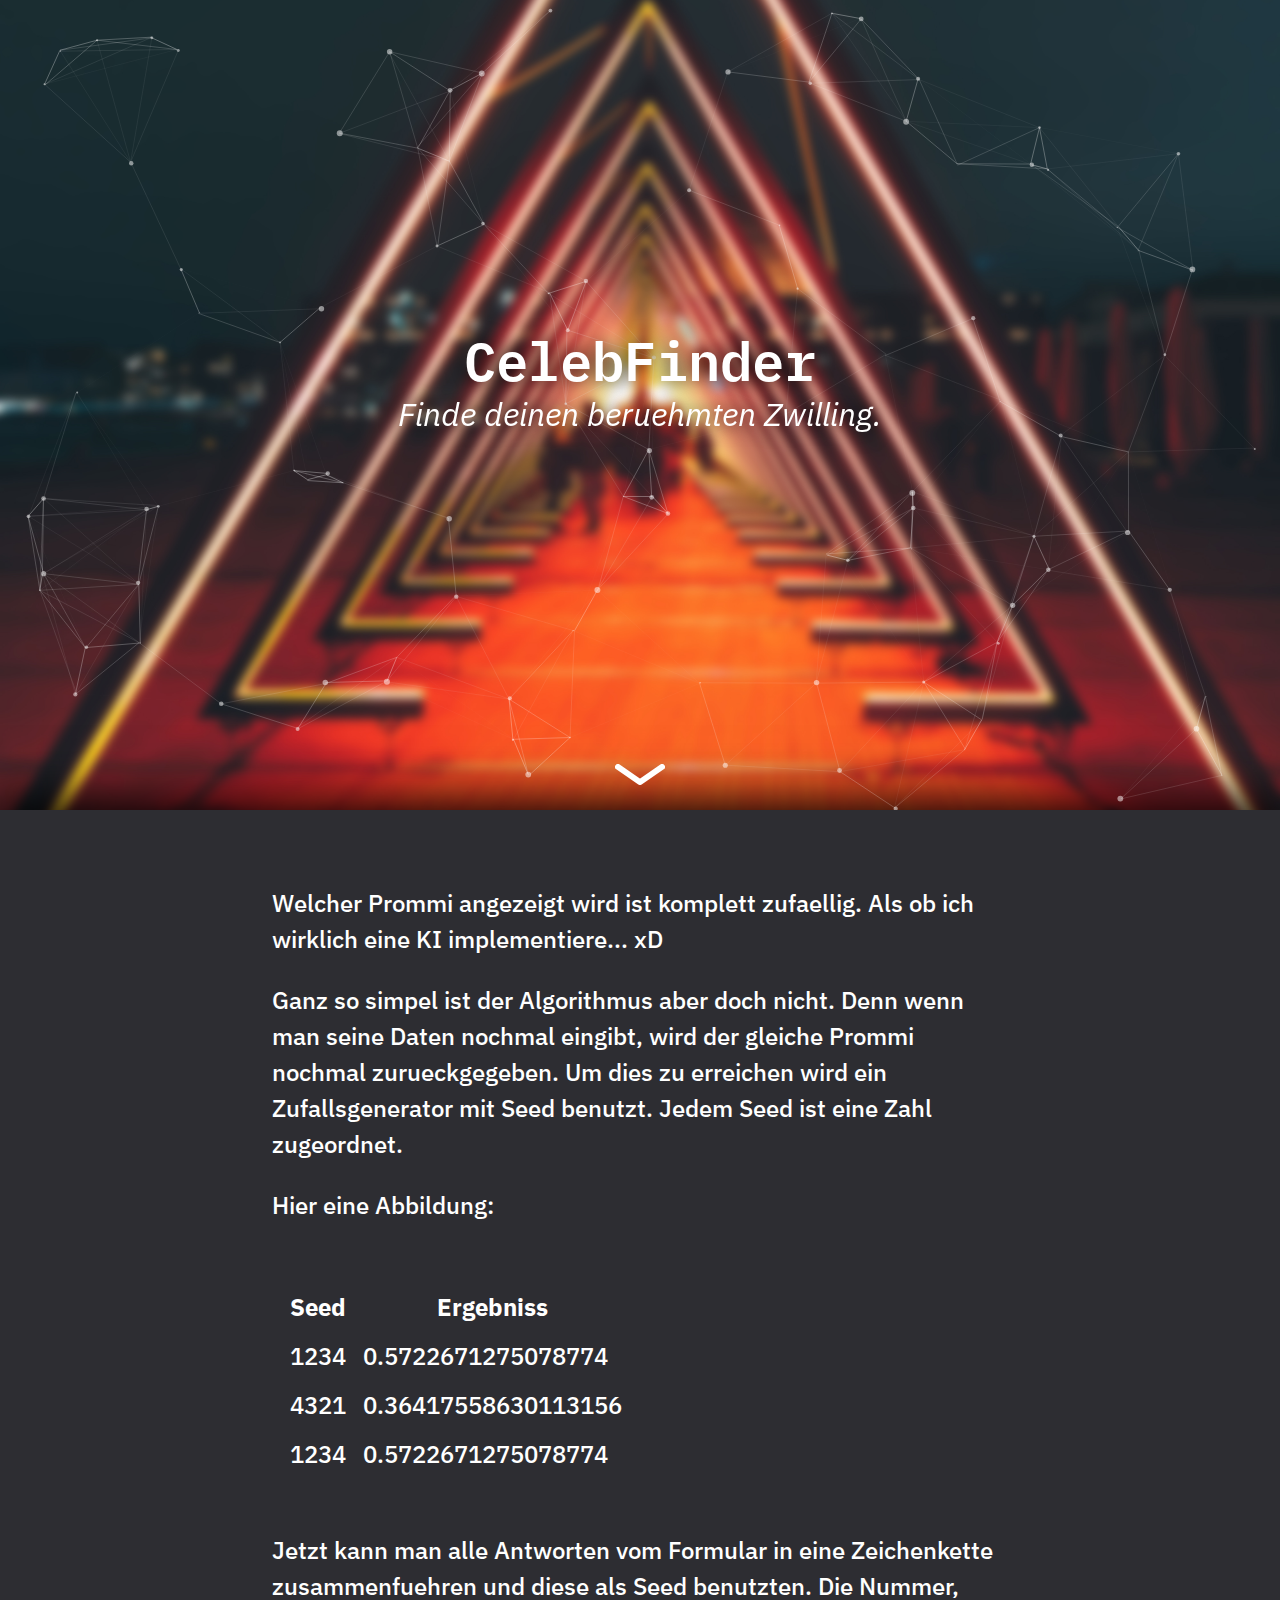
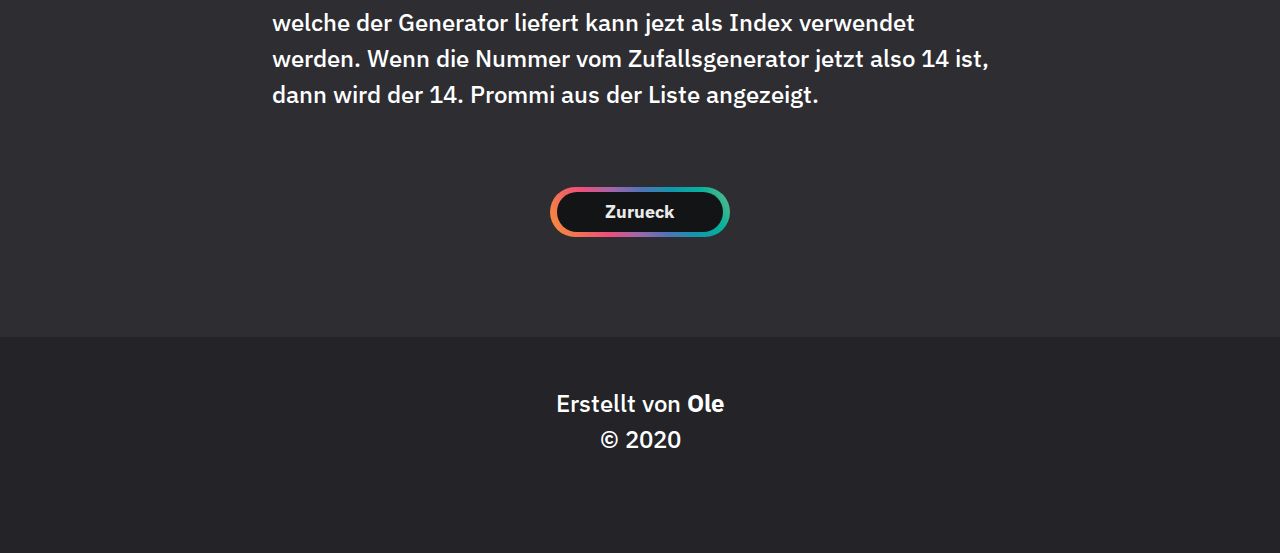
==== about.html @ ffbeaa55 "Initial commit" ====
<!DOCTYPE html>
<html lang="en">
<head>
    <meta charset="UTF-8">
    <meta name="viewport" content="width=device-width, initial-scale=1.0">
    <title>CelebFinder</title>

    <link rel="stylesheet" href="css/lib/bulma.min.css">
    <link rel="stylesheet" href="css/lib/dark.min.css">
    <link rel="stylesheet" href="css/header.css">
    <link rel="stylesheet" href="css/main.css">
    <link rel="stylesheet" href="css/button.css">
</head>
<body>
    <div class="container-header">
        <div class="particles" id="particles"></div>

        <div class="header has-text-centered">
            <h1 class="title">CelebFinder</h1>
            <h2 class="subtitle">Finde deinen beruehmten Zwilling.</h2>
        </div>

        <img class="arrow" src="img/arrow.svg" width="50px">
    </div>

    <div class="main">
        <a id="main"></a>
        <div class="container is-fluid">
            <p>
            Welcher Prommi angezeigt wird ist komplett zufaellig.
            Als ob ich wirklich eine KI implementiere... xD
            </p>

            <p>
            Ganz so simpel ist der Algorithmus aber doch nicht.
            Denn wenn man seine Daten nochmal eingibt, wird der gleiche Prommi nochmal zurueckgegeben.
            Um dies zu erreichen wird ein Zufallsgenerator mit Seed benutzt.
            Jedem Seed ist eine Zahl zugeordnet.
            </p>

            <p>
            Hier eine Abbildung:
            </p>

            <iframe src="seedtable.html" frameborder="0" width="500px" height="200px"></iframe>

            <p>
            Jetzt kann man alle Antworten vom Formular in eine Zeichenkette zusammenfuehren und diese als Seed benutzten.
            Die Nummer, welche der Generator liefert kann jezt als Index verwendet werden.
            Wenn die Nummer vom Zufallsgenerator jetzt also 14 ist, dann wird der 14. Prommi aus der Liste angezeigt.
            </p>

            <div class="button-container">
                <a href="index.html#main">
                    <div class="fancy-button back"></div>
                </a>
            </div>

        </div>


    </div>

    <div class="footer">
        <div class="content has-text-centered">
            Erstellt von <b>Ole</b><br>
            &#169; 2020
        </div>
    </div>

    <script src="js/lib/jquery.min.js"></script>
    <script src="js/lib/seedrandom.min.js"></script>
    <script src="js/lib/sweetalert2.min.js"></script>
    <script src="js/lib/particles.min.js"></script>
    <script src="js/lib/granim.min.js"></script>
    <script src="js/app.js"></script>
</body>
</html>
---- css/lib/dark.min.css ----
.swal2-popup.swal2-toast{flex-direction:row;align-items:center;width:auto;padding:.625em;overflow-y:hidden;background:#19191a;box-shadow:0 0 .625em #d9d9d9}.swal2-popup.swal2-toast .swal2-header{flex-direction:row}.swal2-popup.swal2-toast .swal2-title{flex-grow:1;justify-content:flex-start;margin:0 .6em;font-size:1em}.swal2-popup.swal2-toast .swal2-footer{margin:.5em 0 0;padding:.5em 0 0;font-size:.8em}.swal2-popup.swal2-toast .swal2-close{position:static;width:.8em;height:.8em;line-height:.8}.swal2-popup.swal2-toast .swal2-content{justify-content:flex-start;font-size:1em}.swal2-popup.swal2-toast .swal2-icon{width:2em;min-width:2em;height:2em;margin:0}.swal2-popup.swal2-toast .swal2-icon .swal2-icon-content{display:flex;align-items:center;font-size:1.8em;font-weight:700}@media all and (-ms-high-contrast:none),(-ms-high-contrast:active){.swal2-popup.swal2-toast .swal2-icon .swal2-icon-content{font-size:.25em}}.swal2-popup.swal2-toast .swal2-icon.swal2-success .swal2-success-ring{width:2em;height:2em}.swal2-popup.swal2-toast .swal2-icon.swal2-error [class^=swal2-x-mark-line]{top:.875em;width:1.375em}.swal2-popup.swal2-toast .swal2-icon.swal2-error [class^=swal2-x-mark-line][class$=left]{left:.3125em}.swal2-popup.swal2-toast .swal2-icon.swal2-error [class^=swal2-x-mark-line][class$=right]{right:.3125em}.swal2-popup.swal2-toast .swal2-actions{flex-basis:auto!important;width:auto;height:auto;margin:0 .3125em}.swal2-popup.swal2-toast .swal2-styled{margin:0 .3125em;padding:.3125em .625em;font-size:1em}.swal2-popup.swal2-toast .swal2-styled:focus{box-shadow:0 0 0 1px #19191a,0 0 0 3px rgba(63,126,188,.4)}.swal2-popup.swal2-toast .swal2-success{border-color:#a5dc86}.swal2-popup.swal2-toast .swal2-success [class^=swal2-success-circular-line]{position:absolute;width:1.6em;height:3em;transform:rotate(45deg);border-radius:50%}.swal2-popup.swal2-toast .swal2-success [class^=swal2-success-circular-line][class$=left]{top:-.8em;left:-.5em;transform:rotate(-45deg);transform-origin:2em 2em;border-radius:4em 0 0 4em}.swal2-popup.swal2-toast .swal2-success [class^=swal2-success-circular-line][class$=right]{top:-.25em;left:.9375em;transform-origin:0 1.5em;border-radius:0 4em 4em 0}.swal2-popup.swal2-toast .swal2-success .swal2-success-ring{width:2em;height:2em}.swal2-popup.swal2-toast .swal2-success .swal2-success-fix{top:0;left:.4375em;width:.4375em;height:2.6875em}.swal2-popup.swal2-toast .swal2-success [class^=swal2-success-line]{height:.3125em}.swal2-popup.swal2-toast .swal2-success [class^=swal2-success-line][class$=tip]{top:1.125em;left:.1875em;width:.75em}.swal2-popup.swal2-toast .swal2-success [class^=swal2-success-line][class$=long]{top:.9375em;right:.1875em;width:1.375em}.swal2-popup.swal2-toast .swal2-success.swal2-icon-show .swal2-success-line-tip{-webkit-animation:swal2-toast-animate-success-line-tip .75s;animation:swal2-toast-animate-success-line-tip .75s}.swal2-popup.swal2-toast .swal2-success.swal2-icon-show .swal2-success-line-long{-webkit-animation:swal2-toast-animate-success-line-long .75s;animation:swal2-toast-animate-success-line-long .75s}.swal2-popup.swal2-toast.swal2-show{-webkit-animation:swal2-toast-show .5s;animation:swal2-toast-show .5s}.swal2-popup.swal2-toast.swal2-hide{-webkit-animation:swal2-toast-hide .1s forwards;animation:swal2-toast-hide .1s forwards}.swal2-container{display:flex;position:fixed;z-index:1060;top:0;right:0;bottom:0;left:0;flex-direction:row;align-items:center;justify-content:center;padding:.625em;overflow-x:hidden;transition:background-color .1s;-webkit-overflow-scrolling:touch}.swal2-container.swal2-backdrop-show{background:rgba(25,25,26,.75)}.swal2-container.swal2-backdrop-hide{background:0 0!important}.swal2-container.swal2-top{align-items:flex-start}.swal2-container.swal2-top-left,.swal2-container.swal2-top-start{align-items:flex-start;justify-content:flex-start}.swal2-container.swal2-top-end,.swal2-container.swal2-top-right{align-items:flex-start;justify-content:flex-end}.swal2-container.swal2-center{align-items:center}.swal2-container.swal2-center-left,.swal2-container.swal2-center-start{align-items:center;justify-content:flex-start}.swal2-container.swal2-center-end,.swal2-container.swal2-center-right{align-items:center;justify-content:flex-end}.swal2-container.swal2-bottom{align-items:flex-end}.swal2-container.swal2-bottom-left,.swal2-container.swal2-bottom-start{align-items:flex-end;justify-content:flex-start}.swal2-container.swal2-bottom-end,.swal2-container.swal2-bottom-right{align-items:flex-end;justify-content:flex-end}.swal2-container.swal2-bottom-end>:first-child,.swal2-container.swal2-bottom-left>:first-child,.swal2-container.swal2-bottom-right>:first-child,.swal2-container.swal2-bottom-start>:first-child,.swal2-container.swal2-bottom>:first-child{margin-top:auto}.swal2-container.swal2-grow-fullscreen>.swal2-modal{display:flex!important;flex:1;align-self:stretch;justify-content:center}.swal2-container.swal2-grow-row>.swal2-modal{display:flex!important;flex:1;align-content:center;justify-content:center}.swal2-container.swal2-grow-column{flex:1;flex-direction:column}.swal2-container.swal2-grow-column.swal2-bottom,.swal2-container.swal2-grow-column.swal2-center,.swal2-container.swal2-grow-column.swal2-top{align-items:center}.swal2-container.swal2-grow-column.swal2-bottom-left,.swal2-container.swal2-grow-column.swal2-bottom-start,.swal2-container.swal2-grow-column.swal2-center-left,.swal2-container.swal2-grow-column.swal2-center-start,.swal2-container.swal2-grow-column.swal2-top-left,.swal2-container.swal2-grow-column.swal2-top-start{align-items:flex-start}.swal2-container.swal2-grow-column.swal2-bottom-end,.swal2-container.swal2-grow-column.swal2-bottom-right,.swal2-container.swal2-grow-column.swal2-center-end,.swal2-container.swal2-grow-column.swal2-center-right,.swal2-container.swal2-grow-column.swal2-top-end,.swal2-container.swal2-grow-column.swal2-top-right{align-items:flex-end}.swal2-container.swal2-grow-column>.swal2-modal{display:flex!important;flex:1;align-content:center;justify-content:center}.swal2-container.swal2-no-transition{transition:none!important}.swal2-container:not(.swal2-top):not(.swal2-top-start):not(.swal2-top-end):not(.swal2-top-left):not(.swal2-top-right):not(.swal2-center-start):not(.swal2-center-end):not(.swal2-center-left):not(.swal2-center-right):not(.swal2-bottom):not(.swal2-bottom-start):not(.swal2-bottom-end):not(.swal2-bottom-left):not(.swal2-bottom-right):not(.swal2-grow-fullscreen)>.swal2-modal{margin:auto}@media all and (-ms-high-contrast:none),(-ms-high-contrast:active){.swal2-container .swal2-modal{margin:0!important}}.swal2-popup{display:none;position:relative;box-sizing:border-box;flex-direction:column;justify-content:center;width:32em;max-width:100%;padding:1.25em;border:none;border-radius:.3125em;background:#19191a;font-family:inherit;font-size:1rem}.swal2-popup:focus{outline:0}.swal2-popup.swal2-loading{overflow-y:hidden}.swal2-header{display:flex;flex-direction:column;align-items:center}.swal2-title{position:relative;max-width:100%;margin:0 0 .4em;padding:0;color:#e1e1e1;font-size:1.875em;font-weight:600;text-align:center;text-transform:none;word-wrap:break-word}.swal2-actions{display:flex;z-index:1;flex-wrap:wrap;align-items:center;justify-content:center;width:100%;margin:1.25em auto 0}.swal2-actions:not(.swal2-loading) .swal2-styled[disabled]{opacity:.4}.swal2-actions:not(.swal2-loading) .swal2-styled:hover{background-image:linear-gradient(rgba(0,0,0,.1),rgba(0,0,0,.1))}.swal2-actions:not(.swal2-loading) .swal2-styled:active{background-image:linear-gradient(rgba(0,0,0,.2),rgba(0,0,0,.2))}.swal2-actions.swal2-loading .swal2-styled.swal2-confirm{box-sizing:border-box;width:2.5em;height:2.5em;margin:.46875em;padding:0;-webkit-animation:swal2-rotate-loading 1.5s linear 0s infinite normal;animation:swal2-rotate-loading 1.5s linear 0s infinite normal;border:.25em solid transparent;border-radius:100%;border-color:transparent;background-color:transparent!important;color:transparent;cursor:default;-webkit-user-select:none;-moz-user-select:none;-ms-user-select:none;user-select:none}.swal2-actions.swal2-loading .swal2-styled.swal2-cancel{margin-right:30px;margin-left:30px}.swal2-actions.swal2-loading :not(.swal2-styled).swal2-confirm::after{content:'';display:inline-block;width:15px;height:15px;margin-left:5px;-webkit-animation:swal2-rotate-loading 1.5s linear 0s infinite normal;animation:swal2-rotate-loading 1.5s linear 0s infinite normal;border:3px solid #999;border-radius:50%;border-right-color:transparent;box-shadow:1px 1px 1px #fff}.swal2-styled{margin:.3125em;padding:.625em 2em;box-shadow:none;font-weight:500}.swal2-styled:not([disabled]){cursor:pointer}.swal2-styled.swal2-confirm{border:0;border-radius:.25em;background:initial;background-color:#3085d6;color:#fff;font-size:1.0625em}.swal2-styled.swal2-cancel{border:0;border-radius:.25em;background:initial;background-color:#aaa;color:#fff;font-size:1.0625em}.swal2-styled:focus{outline:0;box-shadow:0 0 0 1px #19191a,0 0 0 3px rgba(63,126,188,.4)}.swal2-styled::-moz-focus-inner{border:0}.swal2-footer{justify-content:center;margin:1.25em 0 0;padding:1em 0 0;border-top:1px solid #555;color:#bbb;font-size:1em}.swal2-timer-progress-bar-container{position:absolute;right:0;bottom:0;left:0;height:.25em;overflow:hidden;border-bottom-right-radius:.3125em;border-bottom-left-radius:.3125em}.swal2-timer-progress-bar{width:100%;height:.25em;background:rgba(225,225,225,.6)}.swal2-image{max-width:100%;margin:1.25em auto}.swal2-close{position:absolute;z-index:2;top:0;right:0;align-items:center;justify-content:center;width:1.2em;height:1.2em;padding:0;overflow:hidden;transition:color .1s ease-out;border:none;border-radius:0;outline:initial;background:0 0;color:#ccc;font-family:serif;font-size:2.5em;line-height:1.2;cursor:pointer}.swal2-close:hover{transform:none;background:0 0;color:#f27474}.swal2-close::-moz-focus-inner{border:0}.swal2-content{z-index:1;justify-content:center;margin:0;padding:0;color:#e1e1e1;font-size:1.125em;font-weight:400;line-height:normal;text-align:center;word-wrap:break-word}.swal2-checkbox,.swal2-file,.swal2-input,.swal2-radio,.swal2-select,.swal2-textarea{margin:1em auto}.swal2-file,.swal2-input,.swal2-textarea{box-sizing:border-box;width:100%;transition:border-color .3s,box-shadow .3s;border:1px solid #d9d9d9;border-radius:.1875em;background:#323234;box-shadow:inset 0 1px 1px rgba(0,0,0,.06);color:#e1e1e1;font-size:1.125em}.swal2-file.swal2-inputerror,.swal2-input.swal2-inputerror,.swal2-textarea.swal2-inputerror{border-color:#f27474!important;box-shadow:0 0 2px #f27474!important}.swal2-file:focus,.swal2-input:focus,.swal2-textarea:focus{border:1px solid #b4dbed;outline:0;box-shadow:0 0 3px #c4e6f5}.swal2-file::-webkit-input-placeholder,.swal2-input::-webkit-input-placeholder,.swal2-textarea::-webkit-input-placeholder{color:#ccc}.swal2-file::-moz-placeholder,.swal2-input::-moz-placeholder,.swal2-textarea::-moz-placeholder{color:#ccc}.swal2-file:-ms-input-placeholder,.swal2-input:-ms-input-placeholder,.swal2-textarea:-ms-input-placeholder{color:#ccc}.swal2-file::-ms-input-placeholder,.swal2-input::-ms-input-placeholder,.swal2-textarea::-ms-input-placeholder{color:#ccc}.swal2-file::placeholder,.swal2-input::placeholder,.swal2-textarea::placeholder{color:#ccc}.swal2-range{margin:1em auto;background:#19191a}.swal2-range input{width:80%}.swal2-range output{width:20%;color:#e1e1e1;font-weight:600;text-align:center}.swal2-range input,.swal2-range output{height:2.625em;padding:0;font-size:1.125em;line-height:2.625em}.swal2-input{height:2.625em;padding:0 .75em}.swal2-input[type=number]{max-width:10em}.swal2-file{background:#323234;font-size:1.125em}.swal2-textarea{height:6.75em;padding:.75em}.swal2-select{min-width:50%;max-width:100%;padding:.375em .625em;background:#323234;color:#e1e1e1;font-size:1.125em}.swal2-checkbox,.swal2-radio{align-items:center;justify-content:center;background:#19191a;color:#e1e1e1}.swal2-checkbox label,.swal2-radio label{margin:0 .6em;font-size:1.125em}.swal2-checkbox input,.swal2-radio input{margin:0 .4em}.swal2-validation-message{display:none;align-items:center;justify-content:center;padding:.625em;overflow:hidden;background:#323234;color:#e1e1e1;font-size:1em;font-weight:300}.swal2-validation-message::before{content:'!';display:inline-block;width:1.5em;min-width:1.5em;height:1.5em;margin:0 .625em;border-radius:50%;background-color:#f27474;color:#fff;font-weight:600;line-height:1.5em;text-align:center}.swal2-icon{position:relative;box-sizing:content-box;justify-content:center;width:5em;height:5em;margin:1.25em auto 1.875em;border:.25em solid transparent;border-radius:50%;font-family:inherit;line-height:5em;cursor:default;-webkit-user-select:none;-moz-user-select:none;-ms-user-select:none;user-select:none}.swal2-icon .swal2-icon-content{display:flex;align-items:center;font-size:3.75em}.swal2-icon.swal2-error{border-color:#f27474;color:#f27474}.swal2-icon.swal2-error .swal2-x-mark{position:relative;flex-grow:1}.swal2-icon.swal2-error [class^=swal2-x-mark-line]{display:block;position:absolute;top:2.3125em;width:2.9375em;height:.3125em;border-radius:.125em;background-color:#f27474}.swal2-icon.swal2-error [class^=swal2-x-mark-line][class$=left]{left:1.0625em;transform:rotate(45deg)}.swal2-icon.swal2-error [class^=swal2-x-mark-line][class$=right]{right:1em;transform:rotate(-45deg)}.swal2-icon.swal2-error.swal2-icon-show{-webkit-animation:swal2-animate-error-icon .5s;animation:swal2-animate-error-icon .5s}.swal2-icon.swal2-error.swal2-icon-show .swal2-x-mark{-webkit-animation:swal2-animate-error-x-mark .5s;animation:swal2-animate-error-x-mark .5s}.swal2-icon.swal2-warning{border-color:#facea8;color:#f8bb86}.swal2-icon.swal2-info{border-color:#9de0f6;color:#3fc3ee}.swal2-icon.swal2-question{border-color:#c9dae1;color:#87adbd}.swal2-icon.swal2-success{border-color:#a5dc86;color:#a5dc86}.swal2-icon.swal2-success [class^=swal2-success-circular-line]{position:absolute;width:3.75em;height:7.5em;transform:rotate(45deg);border-radius:50%}.swal2-icon.swal2-success [class^=swal2-success-circular-line][class$=left]{top:-.4375em;left:-2.0635em;transform:rotate(-45deg);transform-origin:3.75em 3.75em;border-radius:7.5em 0 0 7.5em}.swal2-icon.swal2-success [class^=swal2-success-circular-line][class$=right]{top:-.6875em;left:1.875em;transform:rotate(-45deg);transform-origin:0 3.75em;border-radius:0 7.5em 7.5em 0}.swal2-icon.swal2-success .swal2-success-ring{position:absolute;z-index:2;top:-.25em;left:-.25em;box-sizing:content-box;width:100%;height:100%;border:.25em solid rgba(165,220,134,.3);border-radius:50%}.swal2-icon.swal2-success .swal2-success-fix{position:absolute;z-index:1;top:.5em;left:1.625em;width:.4375em;height:5.625em;transform:rotate(-45deg)}.swal2-icon.swal2-success [class^=swal2-success-line]{display:block;position:absolute;z-index:2;height:.3125em;border-radius:.125em;background-color:#a5dc86}.swal2-icon.swal2-success [class^=swal2-success-line][class$=tip]{top:2.875em;left:.8125em;width:1.5625em;transform:rotate(45deg)}.swal2-icon.swal2-success [class^=swal2-success-line][class$=long]{top:2.375em;right:.5em;width:2.9375em;transform:rotate(-45deg)}.swal2-icon.swal2-success.swal2-icon-show .swal2-success-line-tip{-webkit-animation:swal2-animate-success-line-tip .75s;animation:swal2-animate-success-line-tip .75s}.swal2-icon.swal2-success.swal2-icon-show .swal2-success-line-long{-webkit-animation:swal2-animate-success-line-long .75s;animation:swal2-animate-success-line-long .75s}.swal2-icon.swal2-success.swal2-icon-show .swal2-success-circular-line-right{-webkit-animation:swal2-rotate-success-circular-line 4.25s ease-in;animation:swal2-rotate-success-circular-line 4.25s ease-in}.swal2-progress-steps{align-items:center;margin:0 0 1.25em;padding:0;background:inherit;font-weight:600}.swal2-progress-steps li{display:inline-block;position:relative}.swal2-progress-steps .swal2-progress-step{z-index:20;width:2em;height:2em;border-radius:2em;background:#3085d6;color:#fff;line-height:2em;text-align:center}.swal2-progress-steps .swal2-progress-step.swal2-active-progress-step{background:#3085d6}.swal2-progress-steps .swal2-progress-step.swal2-active-progress-step~.swal2-progress-step{background:#58585b;color:#fff}.swal2-progress-steps .swal2-progress-step.swal2-active-progress-step~.swal2-progress-step-line{background:#58585b}.swal2-progress-steps .swal2-progress-step-line{z-index:10;width:2.5em;height:.4em;margin:0 -1px;background:#3085d6}[class^=swal2]{-webkit-tap-highlight-color:transparent}.swal2-show{-webkit-animation:swal2-show .3s;animation:swal2-show .3s}.swal2-hide{-webkit-animation:swal2-hide .15s forwards;animation:swal2-hide .15s forwards}.swal2-noanimation{transition:none}.swal2-scrollbar-measure{position:absolute;top:-9999px;width:50px;height:50px;overflow:scroll}.swal2-rtl .swal2-close{right:auto;left:0}.swal2-rtl .swal2-timer-progress-bar{right:0;left:auto}@supports (-ms-accelerator:true){.swal2-range input{width:100%!important}.swal2-range output{display:none}}@media all and (-ms-high-contrast:none),(-ms-high-contrast:active){.swal2-range input{width:100%!important}.swal2-range output{display:none}}@-moz-document url-prefix(){.swal2-close:focus{outline:2px solid rgba(63,126,188,.4)}}@-webkit-keyframes swal2-toast-show{0%{transform:translateY(-.625em) rotateZ(2deg)}33%{transform:translateY(0) rotateZ(-2deg)}66%{transform:translateY(.3125em) rotateZ(2deg)}100%{transform:translateY(0) rotateZ(0)}}@keyframes swal2-toast-show{0%{transform:translateY(-.625em) rotateZ(2deg)}33%{transform:translateY(0) rotateZ(-2deg)}66%{transform:translateY(.3125em) rotateZ(2deg)}100%{transform:translateY(0) rotateZ(0)}}@-webkit-keyframes swal2-toast-hide{100%{transform:rotateZ(1deg);opacity:0}}@keyframes swal2-toast-hide{100%{transform:rotateZ(1deg);opacity:0}}@-webkit-keyframes swal2-toast-animate-success-line-tip{0%{top:.5625em;left:.0625em;width:0}54%{top:.125em;left:.125em;width:0}70%{top:.625em;left:-.25em;width:1.625em}84%{top:1.0625em;left:.75em;width:.5em}100%{top:1.125em;left:.1875em;width:.75em}}@keyframes swal2-toast-animate-success-line-tip{0%{top:.5625em;left:.0625em;width:0}54%{top:.125em;left:.125em;width:0}70%{top:.625em;left:-.25em;width:1.625em}84%{top:1.0625em;left:.75em;width:.5em}100%{top:1.125em;left:.1875em;width:.75em}}@-webkit-keyframes swal2-toast-animate-success-line-long{0%{top:1.625em;right:1.375em;width:0}65%{top:1.25em;right:.9375em;width:0}84%{top:.9375em;right:0;width:1.125em}100%{top:.9375em;right:.1875em;width:1.375em}}@keyframes swal2-toast-animate-success-line-long{0%{top:1.625em;right:1.375em;width:0}65%{top:1.25em;right:.9375em;width:0}84%{top:.9375em;right:0;width:1.125em}100%{top:.9375em;right:.1875em;width:1.375em}}@-webkit-keyframes swal2-show{0%{transform:scale(.7)}45%{transform:scale(1.05)}80%{transform:scale(.95)}100%{transform:scale(1)}}@keyframes swal2-show{0%{transform:scale(.7)}45%{transform:scale(1.05)}80%{transform:scale(.95)}100%{transform:scale(1)}}@-webkit-keyframes swal2-hide{0%{transform:scale(1);opacity:1}100%{transform:scale(.5);opacity:0}}@keyframes swal2-hide{0%{transform:scale(1);opacity:1}100%{transform:scale(.5);opacity:0}}@-webkit-keyframes swal2-animate-success-line-tip{0%{top:1.1875em;left:.0625em;width:0}54%{top:1.0625em;left:.125em;width:0}70%{top:2.1875em;left:-.375em;width:3.125em}84%{top:3em;left:1.3125em;width:1.0625em}100%{top:2.8125em;left:.8125em;width:1.5625em}}@keyframes swal2-animate-success-line-tip{0%{top:1.1875em;left:.0625em;width:0}54%{top:1.0625em;left:.125em;width:0}70%{top:2.1875em;left:-.375em;width:3.125em}84%{top:3em;left:1.3125em;width:1.0625em}100%{top:2.8125em;left:.8125em;width:1.5625em}}@-webkit-keyframes swal2-animate-success-line-long{0%{top:3.375em;right:2.875em;width:0}65%{top:3.375em;right:2.875em;width:0}84%{top:2.1875em;right:0;width:3.4375em}100%{top:2.375em;right:.5em;width:2.9375em}}@keyframes swal2-animate-success-line-long{0%{top:3.375em;right:2.875em;width:0}65%{top:3.375em;right:2.875em;width:0}84%{top:2.1875em;right:0;width:3.4375em}100%{top:2.375em;right:.5em;width:2.9375em}}@-webkit-keyframes swal2-rotate-success-circular-line{0%{transform:rotate(-45deg)}5%{transform:rotate(-45deg)}12%{transform:rotate(-405deg)}100%{transform:rotate(-405deg)}}@keyframes swal2-rotate-success-circular-line{0%{transform:rotate(-45deg)}5%{transform:rotate(-45deg)}12%{transform:rotate(-405deg)}100%{transform:rotate(-405deg)}}@-webkit-keyframes swal2-animate-error-x-mark{0%{margin-top:1.625em;transform:scale(.4);opacity:0}50%{margin-top:1.625em;transform:scale(.4);opacity:0}80%{margin-top:-.375em;transform:scale(1.15)}100%{margin-top:0;transform:scale(1);opacity:1}}@keyframes swal2-animate-error-x-mark{0%{margin-top:1.625em;transform:scale(.4);opacity:0}50%{margin-top:1.625em;transform:scale(.4);opacity:0}80%{margin-top:-.375em;transform:scale(1.15)}100%{margin-top:0;transform:scale(1);opacity:1}}@-webkit-keyframes swal2-animate-error-icon{0%{transform:rotateX(100deg);opacity:0}100%{transform:rotateX(0);opacity:1}}@keyframes swal2-animate-error-icon{0%{transform:rotateX(100deg);opacity:0}100%{transform:rotateX(0);opacity:1}}@-webkit-keyframes swal2-rotate-loading{0%{transform:rotate(0)}100%{transform:rotate(360deg)}}@keyframes swal2-rotate-loading{0%{transform:rotate(0)}100%{transform:rotate(360deg)}}body.swal2-shown:not(.swal2-no-backdrop):not(.swal2-toast-shown){overflow:hidden}body.swal2-height-auto{height:auto!important}body.swal2-no-backdrop .swal2-container{top:auto;right:auto;bottom:auto;left:auto;max-width:calc(100% - .625em * 2);background-color:transparent!important}body.swal2-no-backdrop .swal2-container>.swal2-modal{box-shadow:0 0 10px rgba(25,25,26,.75)}body.swal2-no-backdrop .swal2-container.swal2-top{top:0;left:50%;transform:translateX(-50%)}body.swal2-no-backdrop .swal2-container.swal2-top-left,body.swal2-no-backdrop .swal2-container.swal2-top-start{top:0;left:0}body.swal2-no-backdrop .swal2-container.swal2-top-end,body.swal2-no-backdrop .swal2-container.swal2-top-right{top:0;right:0}body.swal2-no-backdrop .swal2-container.swal2-center{top:50%;left:50%;transform:translate(-50%,-50%)}body.swal2-no-backdrop .swal2-container.swal2-center-left,body.swal2-no-backdrop .swal2-container.swal2-center-start{top:50%;left:0;transform:translateY(-50%)}body.swal2-no-backdrop .swal2-container.swal2-center-end,body.swal2-no-backdrop .swal2-container.swal2-center-right{top:50%;right:0;transform:translateY(-50%)}body.swal2-no-backdrop .swal2-container.swal2-bottom{bottom:0;left:50%;transform:translateX(-50%)}body.swal2-no-backdrop .swal2-container.swal2-bottom-left,body.swal2-no-backdrop .swal2-container.swal2-bottom-start{bottom:0;left:0}body.swal2-no-backdrop .swal2-container.swal2-bottom-end,body.swal2-no-backdrop .swal2-container.swal2-bottom-right{right:0;bottom:0}@media print{body.swal2-shown:not(.swal2-no-backdrop):not(.swal2-toast-shown){overflow-y:scroll!important}body.swal2-shown:not(.swal2-no-backdrop):not(.swal2-toast-shown)>[aria-hidden=true]{display:none}body.swal2-shown:not(.swal2-no-backdrop):not(.swal2-toast-shown) .swal2-container{position:static!important}}body.swal2-toast-shown .swal2-container{background-color:transparent}body.swal2-toast-shown .swal2-container.swal2-top{top:0;right:auto;bottom:auto;left:50%;transform:translateX(-50%)}body.swal2-toast-shown .swal2-container.swal2-top-end,body.swal2-toast-shown .swal2-container.swal2-top-right{top:0;right:0;bottom:auto;left:auto}body.swal2-toast-shown .swal2-container.swal2-top-left,body.swal2-toast-shown .swal2-container.swal2-top-start{top:0;right:auto;bottom:auto;left:0}body.swal2-toast-shown .swal2-container.swal2-center-left,body.swal2-toast-shown .swal2-container.swal2-center-start{top:50%;right:auto;bottom:auto;left:0;transform:translateY(-50%)}body.swal2-toast-shown .swal2-container.swal2-center{top:50%;right:auto;bottom:auto;left:50%;transform:translate(-50%,-50%)}body.swal2-toast-shown .swal2-container.swal2-center-end,body.swal2-toast-shown .swal2-container.swal2-center-right{top:50%;right:0;bottom:auto;left:auto;transform:translateY(-50%)}body.swal2-toast-shown .swal2-container.swal2-bottom-left,body.swal2-toast-shown .swal2-container.swal2-bottom-start{top:auto;right:auto;bottom:0;left:0}body.swal2-toast-shown .swal2-container.swal2-bottom{top:auto;right:auto;bottom:0;left:50%;transform:translateX(-50%)}body.swal2-toast-shown .swal2-container.swal2-bottom-end,body.swal2-toast-shown .swal2-container.swal2-bottom-right{top:auto;right:0;bottom:0;left:auto}body.swal2-toast-column .swal2-toast{flex-direction:column;align-items:stretch}body.swal2-toast-column .swal2-toast .swal2-actions{flex:1;align-self:stretch;height:2.2em;margin-top:.3125em}body.swal2-toast-column .swal2-toast .swal2-loading{justify-content:center}body.swal2-toast-column .swal2-toast .swal2-input{height:2em;margin:.3125em auto;font-size:1em}body.swal2-toast-column .swal2-toast .swal2-validation-message{font-size:1em}
---- css/header.css ----
.container-header {
    width: 100%;
    height: 90vh;

    display: flex;
    flex-direction: column;
    align-items: center;
    justify-content: space-between;

    background-image: url("../img/header_image.jpg");
    background-position: center 55%;
    background-size: cover;
}

.header {
    flex-grow: 1;
    display: flex;
    flex-direction: column;
    align-items: center;
    justify-content: center;
    z-index: 2;
}

.particles {
    width: 100vw;
    height: 90vh;
    position: absolute;
}

@keyframes hover {
    0% {
        transform: translateY(0px);
    }
    50% {
        transform: translateY(-20px);
    }
    100% {
        transform: translateY(0px);
    }
}

.arrow {
    margin-bottom: 25px;
    animation: hover 3s ease-in-out 0s infinite;
}

.title, .subtitle {
    color: white;
    text-shadow: 0px 0px 20px rgb(0, 0, 0);
}

.title {
    font-family: 'IBM Plex Mono', monospace;
    font-size: 6vh;
}

.subtitle {
    font-family: 'IBM Plex Sans', sans-serif;
    font-style: italic;
    font-size: 3.5vh;
}
---- css/main.css ----
@import url('https://fonts.googleapis.com/css2?family=IBM+Plex+Mono:wght@700&family=IBM+Plex+Sans:ital,wght@0,400;0,700;1,400&display=swap');

body {
    color: white;
    font-family: 'IBM Plex Sans', sans-serif;
    font-size: 24px;
    font-weight: 500;
}

p, iframe {
    margin: 25px;
}

.main {
    width: 100%;
    background-color: rgb(45, 45, 50);

    padding-top: 50px;
    padding-bottom: 50px;

    -webkit-box-shadow: 0px 0px 50px 10px rgba(0,0,0,1);
    -moz-box-shadow:    0px 0px 50px 10px rgba(0,0,0,1);
    box-shadow:         0px 0px 50px 10px rgba(0,0,0,1);
}

.container.is-fluid {
    max-width: 850px;
}

.container.is-narrow {
    max-width: 550px;
}

.label {
    color: white;
    font-size: 20px;
}

.input, .select select {
    color: white;
    background-color: rgb(35, 35, 40);

    -webkit-box-shadow: 0px 0px 10px 0px rgba(255,255,255,.2);
    -moz-box-shadow:    0px 0px 10px 0px rgba(255,255,255,.2);
    box-shadow:         0px 0px 10px 0px rgba(255,255,255,.2);
}

.input::placeholder, input::placeholder {
    color: gray;
}

.footer {
    background-color: rgb(35, 35, 40);
}
---- css/button.css ----
.button-container {
    width: 100%;
    padding: 50px;

    display: flex;
    flex-direction: column;
    align-items: center;
    justify-content: center;
}

.fancy-button {
    width: 180px;
    height: 50px;
    border-radius: 180px;
    position: relative;
    background: linear-gradient(
        60deg,
        #f79533,
        #f37055,
        #ef4e7b,
        #a166ab,
        #5073b8,
        #1098ad,
        #07b39b,
        #6fba82
    );
    cursor: pointer;
    line-height: 12px;
}

.fancy-button:before {
    content: "";
    z-index: 1;
    position: absolute;
    display: block;
    width: 80%;
    height: 70%;
    top: 15%;
    left: 10%;
    transition: 0.3s opacity ease-in-out;
    filter: blur(15px);
    opacity: 0;
    background: linear-gradient(
        60deg,
        #f79533,
        #f37055,
        #ef4e7b,
        #a166ab,
        #5073b8,
        #1098ad,
        #07b39b,
        #6fba82
    );
}

.fancy-button:hover:before {
    opacity: 1;
    transition: 0.3s opacity ease-in-out;
    filter: blur(25px);
    background: linear-gradient(
        60deg,
        #f79533,
        #f37055,
        #ef4e7b,
        #a166ab,
        #5073b8,
        #1098ad,
        #07b39b,
        #6fba82
    );
}

.fancy-button:after {
    text-align: center;
    line-height: 40px;
    font-size: 18px;
    color: rgba(235, 235, 235, 1);
    font-weight: bold;
    z-index: 5;
    position: absolute;
    display: block;
    border-radius: 180px;
    width: 92%;
    height: 80%;
    top: 10%;
    left: 4%;
    background-color: rgb(19, 20, 22);
}

.machdentest:after  {
    content: "Mach den Test";
}

.auswerten:after  {
    content: "Auswerten";
}

.back:after  {
    content: "Zurueck";
}
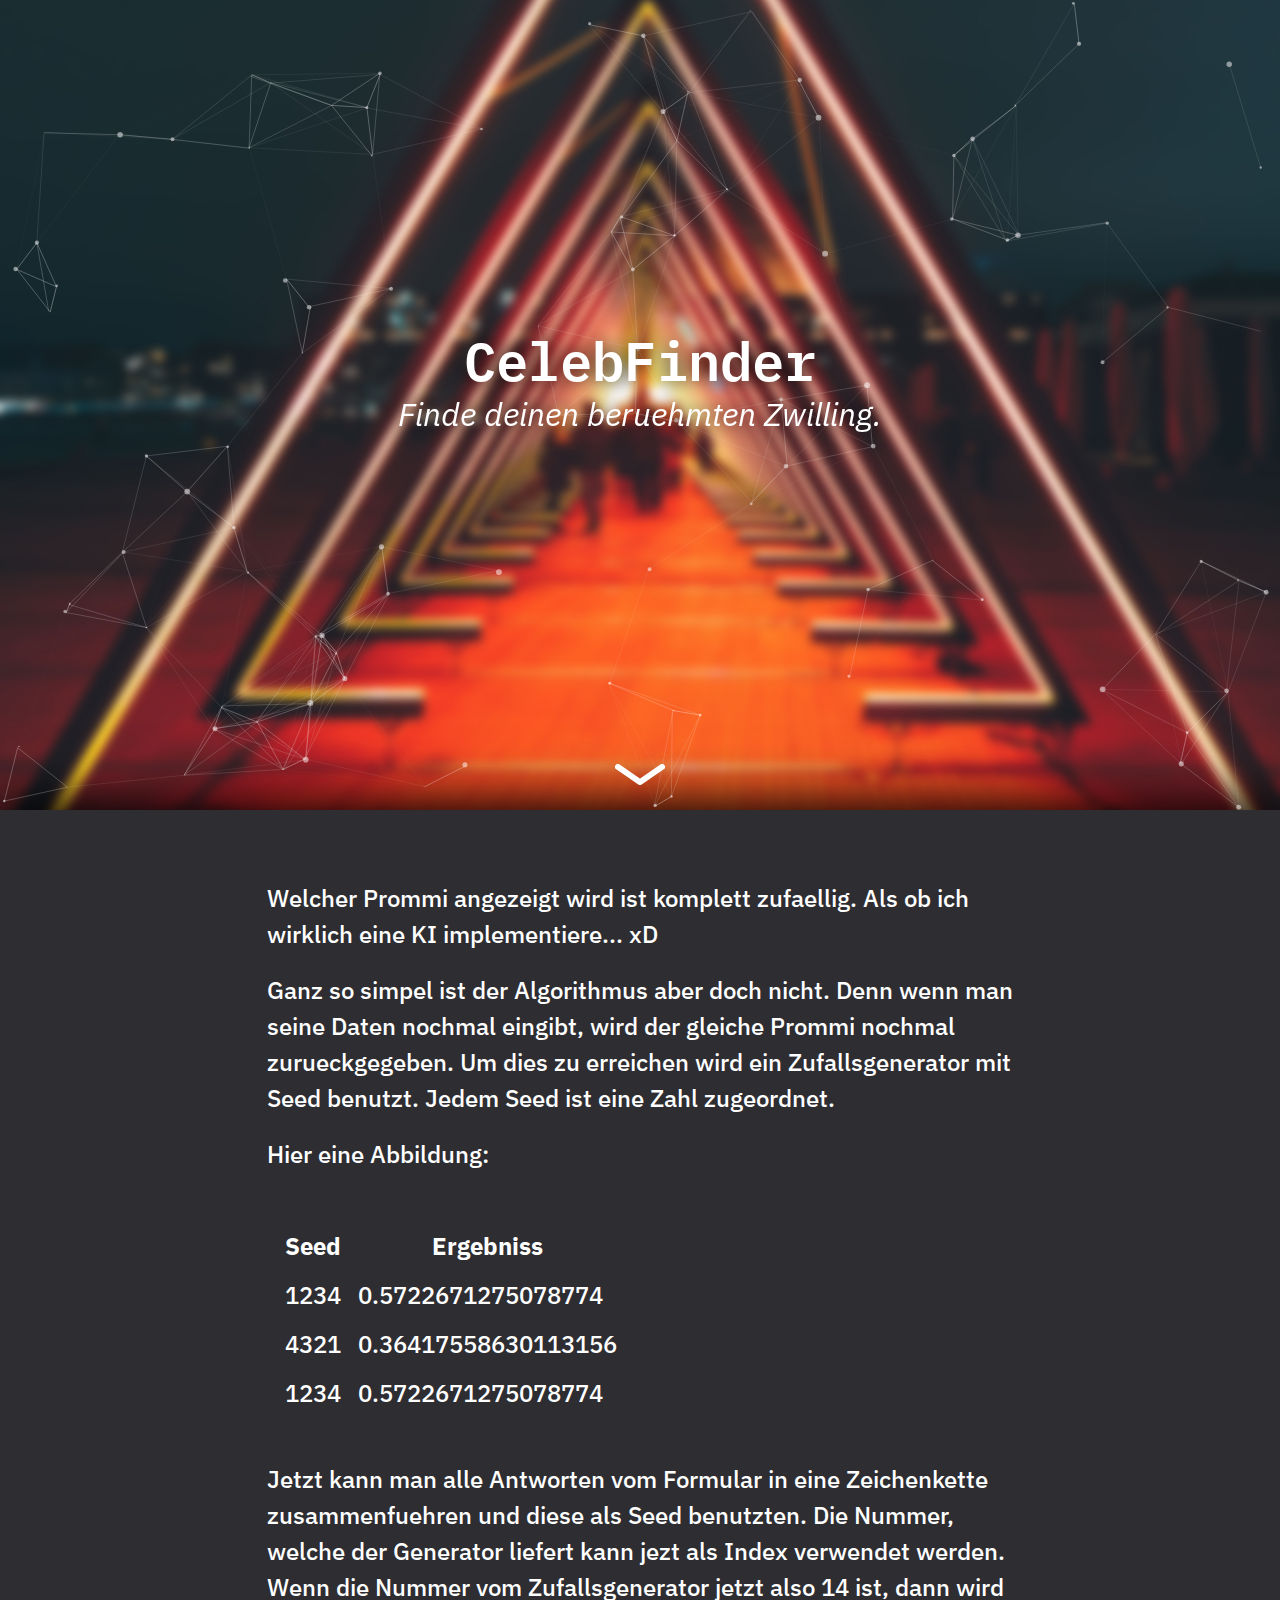
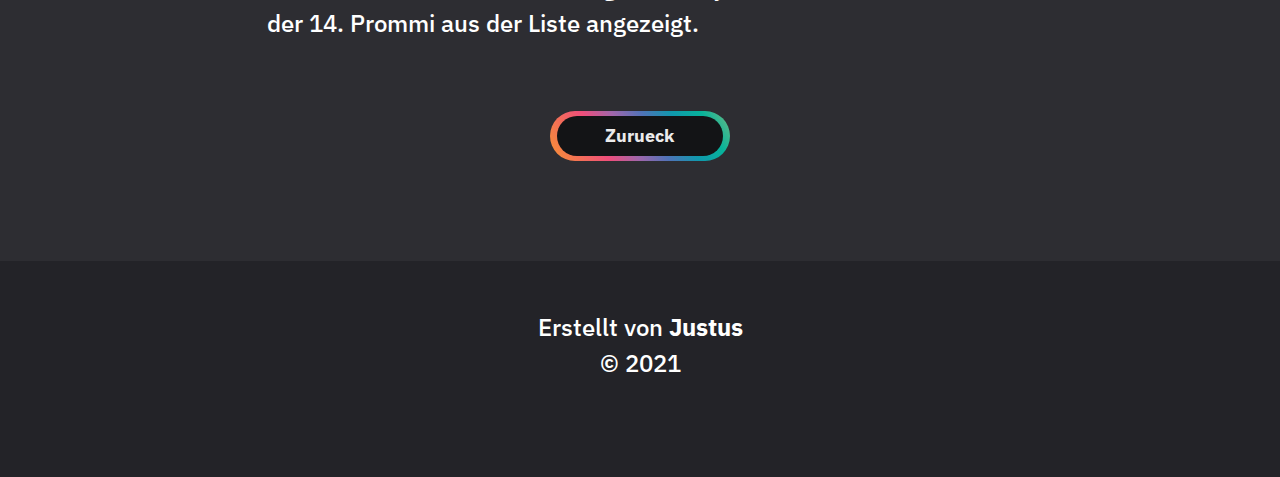
==== commit 7fc48035: "Ole => Justus / 2020 => 2021" ====
--- a/about.html
+++ b/about.html
@@ -63,8 +63,8 @@
 
     <div class="footer">
         <div class="content has-text-centered">
-            Erstellt von <b>Ole</b><br>
-            &#169; 2020
+            Erstellt von <b>Justus</b><br>
+            &#169; 2021
         </div>
     </div>
 
--- a/css/main.css
+++ b/css/main.css
@@ -8,7 +8,7 @@
 }
 
 p, iframe {
-    margin: 25px;
+    margin: 20px;
 }
 
 .main {
